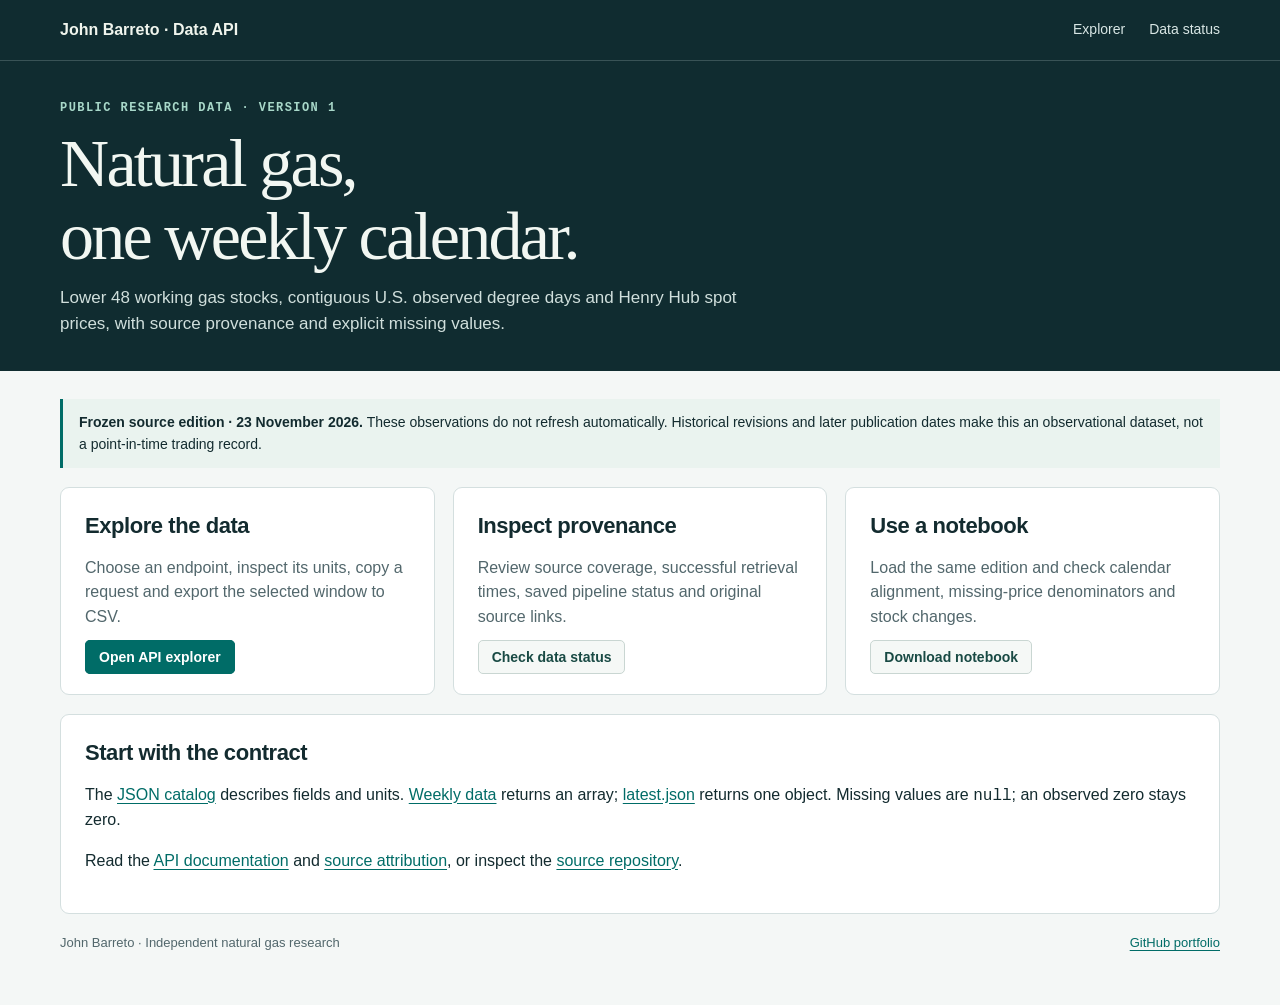
==== index.html @ 896d5143 "Fix reviewed API correctness, safe builds, accessibility and standalone navigation Apply the user's " ====
<!doctype html>
<html lang="en">
<head>
  <meta charset="utf-8"><meta name="viewport" content="width=device-width, initial-scale=1">
  <title>Natural Gas Data API · John Barreto</title>
  <meta name="description" content="Explore a documented, frozen snapshot of Lower 48 natural gas storage, observed weather and Henry Hub spot prices. JSON, CSV and notebook examples.">
  <link rel="stylesheet" href="lab/api/style.css">
</head>
<body>
  <a class="skip" href="#main">Skip to project</a>
  <header class="mast"><div class="wrap"><a class="wordmark" href="./" aria-current="page">John Barreto · Data API</a><nav aria-label="Project"><a href="lab/api/">Explorer</a><a href="lab/api/status.html">Data status</a></nav></div></header>
  <section class="hero"><div class="wrap"><div class="label">Public research data · Version 1</div><h1>Natural gas,<br>one weekly calendar.</h1><p>Lower 48 working gas stocks, contiguous U.S. observed degree days and Henry Hub spot prices, with source provenance and explicit missing values.</p></div></section>
  <main class="wrap workspace" id="main">
    <p class="snapshot-note"><strong>Frozen source edition · 23 November 2026.</strong> These observations do not refresh automatically. Historical revisions and later publication dates make this an observational dataset, not a point-in-time trading record.</p>
    <div class="home-grid">
      <section class="panel pad"><h2>Explore the data</h2><p>Choose an endpoint, inspect its units, copy a request and export the selected window to CSV.</p><a class="btn primary" href="lab/api/">Open API explorer</a></section>
      <section class="panel pad"><h2>Inspect provenance</h2><p>Review source coverage, successful retrieval times, saved pipeline status and original source links.</p><a class="btn" href="lab/api/status.html">Check data status</a></section>
      <section class="panel pad"><h2>Use a notebook</h2><p>Load the same edition and check calendar alignment, missing-price denominators and stock changes.</p><a class="btn" href="lab/api/natural_gas_api.ipynb" download>Download notebook</a></section>
    </div>
    <section class="panel pad" style="margin-top:19px"><h2>Start with the contract</h2><p>The <a href="lab/api/v1/index.json">JSON catalog</a> describes fields and units. <a href="lab/api/v1/weekly.json">Weekly data</a> returns an array; <a href="lab/api/v1/latest.json">latest.json</a> returns one object. Missing values are <code>null</code>; an observed zero stays zero.</p><p>Read the <a href="lab/api/README.md">API documentation</a> and <a href="DATA_SOURCES.md">source attribution</a>, or inspect the <a href="https://github.com/NeuraX-JB/natural-gas-data-api">source repository</a>.</p></section>
    <footer class="footer"><span>John Barreto · Independent natural gas research</span><a href="https://github.com/NeuraX-JB">GitHub portfolio</a></footer>
  </main>
</body>
</html>
---- lab/api/style.css ----
:root {
  color-scheme: light;
  --ink: #132b2f;
  --muted: #52676c;
  --teal: #006c67;
  --deep: #102c30;
  --mint: #c6ebe0;
  --paper: #f4f7f6;
  --surface: #fff;
  --line: #d4dfdf;
  --mono: ui-monospace, SFMono-Regular, Consolas, monospace;
  --body: Inter, Arial, Helvetica, sans-serif;
}
* {
  box-sizing: border-box;
}
body {
  margin: 0;
  color: var(--ink);
  background: var(--paper);
  font: 16px/1.54 var(--body);
}
a {
  color: var(--teal);
  text-underline-offset: 0.2em;
}
button,
select {
  font: inherit;
}
a:focus-visible,
button:focus-visible,
select:focus-visible,
summary:focus-visible {
  outline: 3px solid #dd8e41;
  outline-offset: 3px;
}
.wrap {
  width: min(1160px, calc(100% - 48px));
  margin: auto;
}
.mast {
  background: var(--deep);
  color: white;
  border-bottom: 1px solid #395356;
}
.mast .wrap {
  display: flex;
  justify-content: space-between;
  align-items: center;
  min-height: 60px;
  gap: 18px;
}
.mast nav {
  display: flex;
  align-items: center;
  gap: 24px;
}
.mast a {
  color: #d8e6e4;
  text-decoration: none;
  font-size: 14px;
}
.mast [aria-current] {
  color: #fff;
  font-weight: 700;
}
.mast .wordmark {
  display: flex;
  gap: 10px;
  align-items: center;
  font-size: 16px;
  font-weight: 680;
  color: #f0f5ed;
}
.mark {
  font-size: 20px;
  color: #9cd4bd;
  letter-spacing: -5px;
  transform: rotate(-10deg);
  margin-right: 5px;
}
.hero {
  background: var(--deep);
  color: #f2f7f2;
  padding: 38px 0 34px;
}
.hero-grid {
  display: grid;
  grid-template-columns: 1.5fr 0.8fr;
  align-items: end;
  gap: 32px;
}
.label {
  font-size: 12px;
  font-family: var(--mono);
  letter-spacing: 0.12em;
  text-transform: uppercase;
  font-weight: 600;
}
.hero .label {
  color: #a8d8c9;
}
.hero h1 {
  font:
    normal clamp(40px, 5.5vw, 68px)/1.06 Georgia,
    "Times New Roman",
    serif;
  letter-spacing: -0.04em;
  margin: 10px 0 13px;
}
.hero p {
  max-width: 690px;
  color: #d0dfdc;
  margin: 0;
  font-size: 17px;
}
.heroaside {
  border-left: 1px solid #52726b;
  padding: 5px 0 6px 24px;
  display: grid;
  gap: 6px;
  font-size: 14px;
}
.heroaside strong {
  color: #e4f6e9;
  font-size: 23px;
}
.heroaside span {
  color: #b9d5cd;
}
.workspace {
  padding-top: 28px;
  padding-bottom: 38px;
}
.panel {
  background: white;
  border: 1px solid var(--line);
  border-radius: 9px;
  margin: 0 0 19px;
  overflow: hidden;
}
.pad {
  padding: 24px;
}
.section-head {
  display: flex;
  gap: 14px;
  justify-content: space-between;
  align-items: flex-start;
  flex-wrap: wrap;
  margin-bottom: 18px;
}
h2,
h3 {
  margin: 0;
  line-height: 1.25;
  letter-spacing: -0.02em;
}
h2 {
  font-size: 22px;
}
h3 {
  font-size: 17px;
}
.section-head p,
.small,
.hint,
.lede {
  margin: 5px 0 0;
  color: var(--muted);
  font-size: 14px;
}
.hint {
  margin: 10px 0 0;
}
.buttons {
  display: flex;
  gap: 8px;
  align-items: center;
  flex-wrap: wrap;
}
.btn {
  background: #f5f8f6;
  border: 1px solid #c9d6d2;
  border-radius: 5px;
  cursor: pointer;
  text-decoration: none;
  color: #194a44;
  padding: 8px 13px;
  font-size: 14px;
  font-weight: 600;
  white-space: nowrap;
}
.btn:hover {
  background: #e8f2ee;
}
.btn.primary {
  background: var(--teal);
  color: white;
  border-color: var(--teal);
}
.btn.primary:hover {
  background: #004e4b;
}
.get {
  border: 1px solid #76a99c;
  color: #cbf1df;
  border-radius: 4px;
  font: 700 12px var(--mono);
  letter-spacing: 0.04em;
  padding: 4px 7px;
  align-self: start;
}
.controls {
  display: grid;
  grid-template-columns: minmax(150px, 1fr) minmax(135px, 1fr);
  gap: 15px;
  margin-bottom: 17px;
  max-width: 750px;
}
.controls label {
  display: grid;
  gap: 5px;
  font-weight: 650;
  font-size: 14px;
}
select {
  border: 1px solid #b9c9c5;
  border-radius: 5px;
  min-width: 0;
  width: 100%;
  background: #fbfcfb;
  color: var(--ink);
  padding: 9px 12px;
}
.endpoint {
  display: flex;
  align-items: center;
  gap: 12px;
  background: #183438;
  color: #e0f4e9;
  border-radius: 6px;
  padding: 14px 16px;
}
.endpoint a {
  color: #e0f4e9;
  text-decoration: none;
  overflow-wrap: anywhere;
  font: 14px/1.65 var(--mono);
}
.endpoint a:hover {
  text-decoration: underline;
}
.flexrow {
  display: flex;
  justify-content: space-between;
  align-items: center;
  gap: 14px;
  flex-wrap: wrap;
}
.tool-row {
  margin-top: 16px;
}
.snippet-tabs {
  display: flex;
  gap: 3px;
  background: #edf2f0;
  border-radius: 6px;
  padding: 3px;
}
.snippet-tabs button {
  padding: 5px 12px;
  border: 0;
  cursor: pointer;
  background: transparent;
  border-radius: 4px;
  color: var(--muted);
  font-size: 14px;
}
.snippet-tabs button[aria-pressed="true"] {
  background: white;
  color: #0d6052;
  box-shadow: 0 1px 2px #234d451c;
  font-weight: 650;
}
pre {
  font: 13px/1.65 var(--mono);
  padding: 15px 16px;
  border: 1px solid var(--line);
  border-radius: 5px;
  background: #f4f7f5;
  color: #183d37;
  white-space: pre-wrap;
  overflow-wrap: anywhere;
  margin: 10px 0 0;
}
.tablebox {
  overflow-x: auto;
}
table {
  border-collapse: collapse;
  width: 100%;
  font-size: 14px;
  font-variant-numeric: tabular-nums;
  white-space: nowrap;
}
th,
td {
  text-align: right;
  padding: 10px 13px;
  border-bottom: 1px solid #e1e8e5;
}
th {
  background: #eff4f2;
  color: #3f5655;
  font-size: 13px;
  font-weight: 650;
}
th:first-child,
td:first-child {
  text-align: left;
}
th small {
  display: block;
  font-weight: 400;
  font-size: 12px;
}
tbody tr:last-child td {
  border-bottom: 0;
}
tbody tr:hover {
  background: #f4f8f6;
}
.tablebox pre {
  padding: 0;
  border: 0;
}
.panel .tablehead {
  padding: 19px 24px 14px;
  margin: 0;
}
.footer {
  display: flex;
  justify-content: space-between;
  flex-wrap: wrap;
  gap: 10px;
  font-size: 13px;
  color: var(--muted);
  margin: 15px 0;
}
.subline {
  font-size: 13px;
  margin: 0;
  padding: 10px 24px;
  color: var(--muted);
  border-top: 1px solid var(--line);
}
.docs-grid {
  display: grid;
  grid-template-columns: 1fr 1fr;
  gap: 16px;
}
.docs-grid article {
  padding: 18px;
  border-left: 3px solid #83b3a2;
  background: #f3f7f4;
}
.docs-grid p {
  font-size: 14px;
  color: #455c5a;
  margin: 8px 0 0;
}
.docs-grid code,
dd code {
  font: 13px var(--mono);
  color: #0d5548;
}
.dictionary {
  margin-top: 19px;
}
summary {
  cursor: pointer;
  font-weight: 600;
}
dl {
  margin: 14px 0 0;
}
dt {
  font: 600 14px var(--mono);
  margin: 12px 0 0;
}
dd {
  font-size: 14px;
  color: var(--muted);
  margin: 3px 0 0;
}
.status-list {
  display: grid;
  gap: 15px;
}
.source-card {
  padding: 18px 20px;
  border: 1px solid var(--line);
  border-radius: 6px;
  display: grid;
  gap: 14px;
  grid-template-columns: minmax(170px, 0.85fr) minmax(0, 2fr);
}
.source-card b {
  display: block;
}
.source-card p {
  margin: 4px 0 0;
}
.facts {
  display: grid;
  grid-template-columns: repeat(3, 1fr);
  gap: 12px;
  font-size: 14px;
}
.facts span {
  display: block;
  color: var(--muted);
  font-size: 12px;
}
.status-link {
  font-size: 14px;
}
.footlinks {
  display: flex;
  gap: 16px;
}
.status-time {
  white-space: nowrap;
}
.error {
  background: #ffede8;
  color: #822d18;
  border-left: 3px solid #ba4b25;
  padding: 12px;
}
.skip {
  position: absolute;
  left: -100vw;
}
.skip:focus {
  position: fixed;
  left: 8px;
  top: 8px;
  z-index: 3;
  background: white;
  padding: 10px;
}
[hidden] {
  display: none !important;
}
.empty {
  color: var(--muted);
  font-size: 14px;
}
.copy-note {
  font-size: 13px;
  color: #14604f;
}
.field-table td:first-child {
  font-family: var(--mono);
}
@media (max-width: 720px) {
  .wrap {
    width: min(100% - 28px, 1160px);
  }
  .hero {
    padding: 26px 0;
  }
  .hero-grid {
    grid-template-columns: 1fr;
    gap: 19px;
  }
  .heroaside {
    display: none;
  }
  .pad {
    padding: 18px;
  }
  .mast nav {
    gap: 12px;
  }
  .docs-grid,
  .source-card {
    grid-template-columns: 1fr;
  }
  .workspace {
    padding-top: 17px;
  }
  .panel .tablehead {
    padding: 15px 17px 10px;
  }
  .endpoint {
    padding: 11px;
    gap: 7px;
  }
  .controls {
    gap: 8px;
  }
  .btn {
    padding: 7px 10px;
  }
  .hero p {
    font-size: 16px;
  }
}
@media (max-width: 430px) {
  .mast .wordmark {
    font-size: 14px;
  }
  .mast a {
    font-size: 13px;
  }
  .mast nav {
    gap: 8px;
  }
  .facts {
    grid-template-columns: repeat(2, 1fr);
  }
  .hero h1 {
    font-size: 41px;
  }
  .section-head {
    margin-bottom: 14px;
  }
}

/* Keep keyboard focus, units, and edition information available at every width. */
:focus-visible { outline: 3px solid #a95500; outline-offset: 3px; }
button:disabled, select:disabled { cursor: not-allowed; opacity: .65; }
caption { text-align: left; padding: 10px 13px; font-weight: 700; color: var(--ink); }
tbody th { background: transparent; font-weight: 600; }
.snapshot-note { border-left: 3px solid var(--teal); background: #eaf3ef; padding: 13px 16px; margin: 0 0 19px; font-size: 14px; }
.home-grid { display: grid; grid-template-columns: repeat(auto-fit,minmax(min(260px,100%),1fr)); gap: 18px; }
.home-grid .panel { margin-bottom: 0; }
.home-grid h2 { margin-bottom: 12px; }
.home-grid p { color: var(--muted); }
@media (max-width:720px) { .heroaside.status-stamp { display: grid; } }
@media (prefers-reduced-motion:reduce) { * { scroll-behavior: auto !important; } }
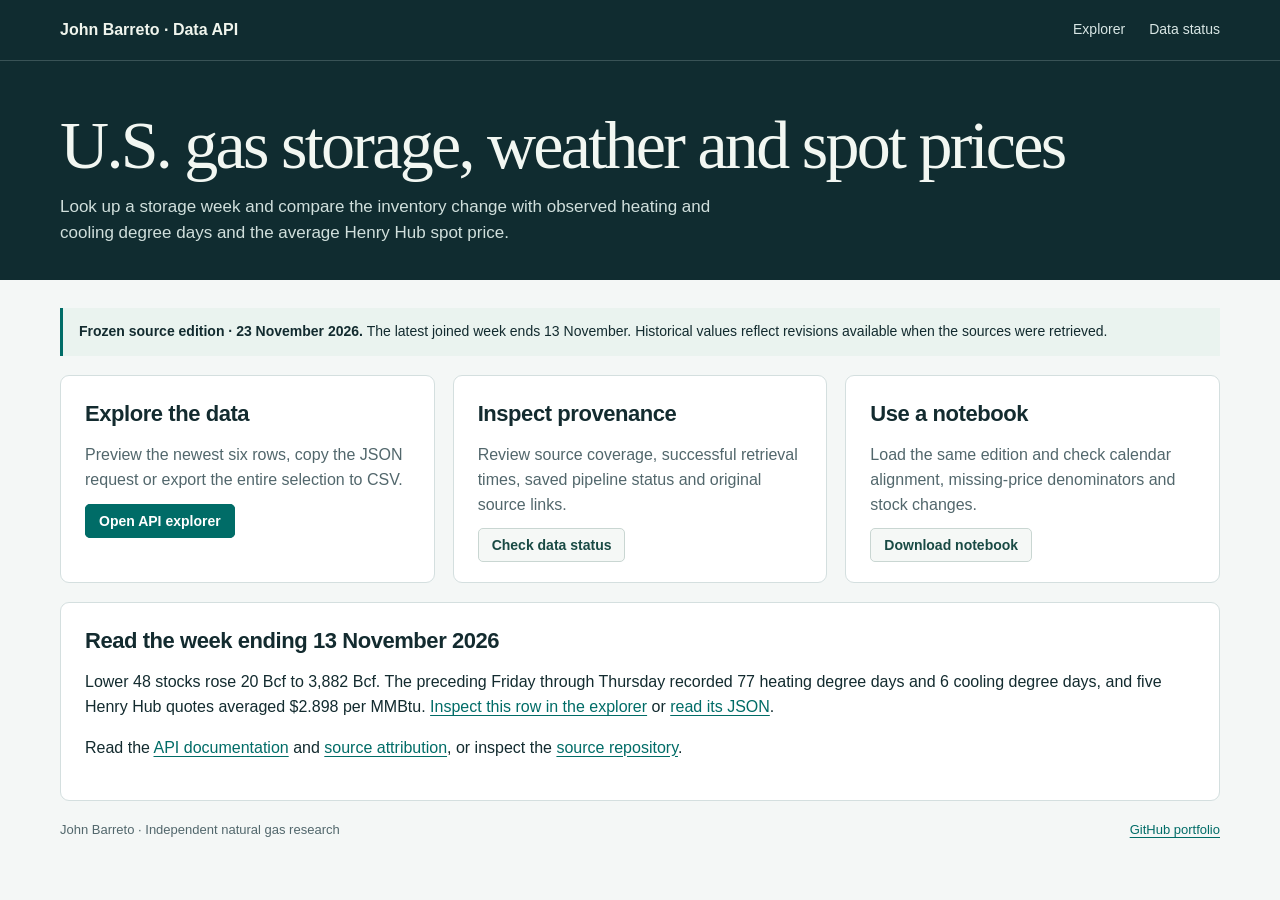
==== commit ceda8669: "Explain the weekly gas dataset through a reproducible storage-week example" ====
--- a/index.html
+++ b/index.html
@@ -9,15 +9,15 @@
 <body>
   <a class="skip" href="#main">Skip to project</a>
   <header class="mast"><div class="wrap"><a class="wordmark" href="./" aria-current="page">John Barreto · Data API</a><nav aria-label="Project"><a href="lab/api/">Explorer</a><a href="lab/api/status.html">Data status</a></nav></div></header>
-  <section class="hero"><div class="wrap"><div class="label">Public research data · Version 1</div><h1>Natural gas,<br>one weekly calendar.</h1><p>Lower 48 working gas stocks, contiguous U.S. observed degree days and Henry Hub spot prices, with source provenance and explicit missing values.</p></div></section>
+  <section class="hero"><div class="wrap"><h1>U.S. gas storage, weather and spot prices</h1><p>Look up a storage week and compare the inventory change with observed heating and cooling degree days and the average Henry Hub spot price.</p></div></section>
   <main class="wrap workspace" id="main">
-    <p class="snapshot-note"><strong>Frozen source edition · 23 November 2026.</strong> These observations do not refresh automatically. Historical revisions and later publication dates make this an observational dataset, not a point-in-time trading record.</p>
+    <p class="snapshot-note"><strong>Frozen source edition · 23 November 2026.</strong> The latest joined week ends 13 November. Historical values reflect revisions available when the sources were retrieved.</p>
     <div class="home-grid">
-      <section class="panel pad"><h2>Explore the data</h2><p>Choose an endpoint, inspect its units, copy a request and export the selected window to CSV.</p><a class="btn primary" href="lab/api/">Open API explorer</a></section>
+      <section class="panel pad"><h2>Explore the data</h2><p>Preview the newest six rows, copy the JSON request or export the entire selection to CSV.</p><a class="btn primary" href="lab/api/">Open API explorer</a></section>
       <section class="panel pad"><h2>Inspect provenance</h2><p>Review source coverage, successful retrieval times, saved pipeline status and original source links.</p><a class="btn" href="lab/api/status.html">Check data status</a></section>
       <section class="panel pad"><h2>Use a notebook</h2><p>Load the same edition and check calendar alignment, missing-price denominators and stock changes.</p><a class="btn" href="lab/api/natural_gas_api.ipynb" download>Download notebook</a></section>
     </div>
-    <section class="panel pad" style="margin-top:19px"><h2>Start with the contract</h2><p>The <a href="lab/api/v1/index.json">JSON catalog</a> describes fields and units. <a href="lab/api/v1/weekly.json">Weekly data</a> returns an array; <a href="lab/api/v1/latest.json">latest.json</a> returns one object. Missing values are <code>null</code>; an observed zero stays zero.</p><p>Read the <a href="lab/api/README.md">API documentation</a> and <a href="DATA_SOURCES.md">source attribution</a>, or inspect the <a href="https://github.com/NeuraX-JB/natural-gas-data-api">source repository</a>.</p></section>
+    <section class="panel pad" style="margin-top:19px"><h2>Read the week ending 13 November 2026</h2><p>Lower 48 stocks rose 20 Bcf to 3,882 Bcf. The preceding Friday through Thursday recorded 77 heating degree days and 6 cooling degree days, and five Henry Hub quotes averaged $2.898 per MMBtu. <a href="lab/api/?resource=weekly&amp;window=latest">Inspect this row in the explorer</a> or <a href="lab/api/v1/latest.json">read its JSON</a>.</p><p>Read the <a href="https://github.com/NeuraX-JB/natural-gas-data-api/blob/main/lab/api/README.md">API documentation</a> and <a href="https://github.com/NeuraX-JB/natural-gas-data-api/blob/main/DATA_SOURCES.md">source attribution</a>, or inspect the <a href="https://github.com/NeuraX-JB/natural-gas-data-api">source repository</a>.</p></section>
     <footer class="footer"><span>John Barreto · Independent natural gas research</span><a href="https://github.com/NeuraX-JB">GitHub portfolio</a></footer>
   </main>
 </body>
